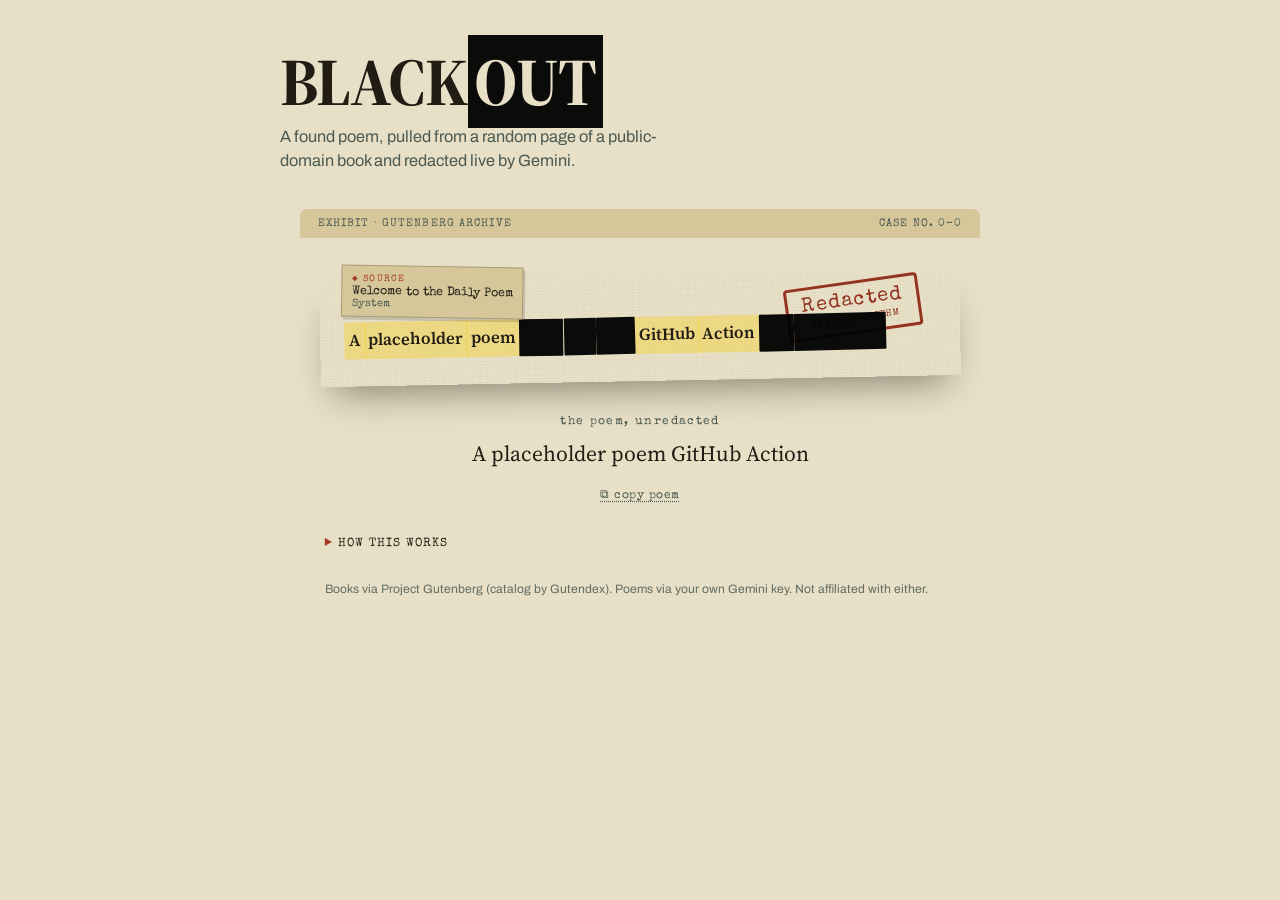
==== index.htm @ 0195332a "first commit" ====
<!DOCTYPE html>
<html lang="en">

<head>
    <meta charset="UTF-8" />
    <meta name="viewport" content="width=device-width, initial-scale=1" />
    <meta name="color-scheme" content="light" />
    <title>Blackout — a live redacted poem</title>
    <link rel="preconnect" href="https://fonts.googleapis.com">
    <link rel="preconnect" href="https://fonts.gstatic.com" crossorigin>
    <link
        href="https://fonts.googleapis.com/css2?family=Archivo:wght@400;500;600;700&amp;family=Source+Serif+4:wght@400;600;700&amp;family=Special+Elite&amp;display=swap"
        rel="stylesheet">
    <link rel="stylesheet" href="style.css">
</head>

<body>
    <div class="desk">

        <h1 class="title">BLACK<span class="redact-letter">OUT</span></h1>
        <p class="subtitle">A found poem, pulled from a random page of a public-domain book and redacted live by Gemini.
        </p>

        <div class="folder-tab">
            <span>Exhibit · Gutenberg Archive</span>
            <span id="caseNo">Case No. —–—</span>
        </div>


        <section class="page-stage" id="pageStage" hidden>
            <div class="book-page" id="bookPage">
                <div class="page-surface">
                    <div class="word-grid" id="wordGrid" aria-hidden="true"></div>
                </div>
                <div class="source-tag">
                    <span class="source-eyebrow">◆ source</span>
                    <span class="source-title" id="sourceTitle"></span>
                    <span class="source-author" id="sourceAuthor"></span>
                </div>
                <div class="stamp" id="stampEl" aria-hidden="true">
                    <span class="stamp-main">Redacted</span>
                    <span class="stamp-sub">by an algorithm</span>
                </div>
            </div>
        </section>

        <section class="poem-extract" id="poemExtract" hidden>
            <h2 class="section-eyebrow">the poem, unredacted</h2>
            <p id="poemText"></p>
            <div class="actions">
                <button class="link-btn" id="copyBtn" type="button">⧉ copy poem</button>
            </div>
        </section>

        <details class="how-it-works">
            <summary>How this works</summary>
            <p>Every day at midnight, a bot performs the following steps:</p>
            <ol>
                <li>It asks Gutendex (a public search API for Project Gutenberg) for a random English-language book.</li>
                <li>The book's full text is downloaded, the legal boilerplate is trimmed off, and 250 consecutive words are cropped.</li>
                <li>Those 250 words are sent to Gemini, which is asked to choose a few of them that read as a short poem, kept in their original order.</li>
                <li>The resulting poem is saved and displayed here. Every other word is inked over — still there, holding the page together, just unreadable.</li>
            </ol>
        </details>

        <footer>Books via Project Gutenberg (catalog by Gutendex). Poems via your own Gemini key. Not affiliated with
            either.</footer>

    </div>

    <script src="script.js"></script>
</body>

</html>
---- style.css ----
:root {
            --paper: #E7DFC6;
            --paper-dark: #D6C79A;
            --ink: #211C14;
            --redact: #0B0B0A;
            --stamp: #A33B2A;
            --filed: #4B5A52;
            --highlight: #F2D34D;
        }

        * {
            box-sizing: border-box;
        }

        html {
            -webkit-font-smoothing: antialiased;
        }

        body {
            margin: 0;
            background: var(--paper);
            color: var(--ink);
            font-family: 'Archivo', sans-serif;
        }

        a {
            color: var(--stamp);
        }

        .desk {
            max-width: 760px;
            margin: 0 auto;
            padding: 3rem 1.25rem 4rem;
        }

        /* ---------- Masthead ---------- */

        .title {
            font-family: 'Source Serif 4', serif;
            font-weight: 700;
            font-size: clamp(2.4rem, 5vw + 1rem, 4.2rem);
            letter-spacing: -0.01em;
            margin: 0 0 .6rem;
            line-height: 1;
        }

        .redact-letter {
            background: var(--redact);
            color: var(--paper);
            padding: 0 .1em;
            box-decoration-break: clone;
            -webkit-box-decoration-break: clone;
        }

        .subtitle {
            max-width: 46ch;
            margin: 0 0 2.2rem;
            color: var(--filed);
            font-size: 1.02rem;
            line-height: 1.5;
        }

        /* ---------- Folder tab + control card ---------- */

        .folder-tab {
            display: flex;
            justify-content: space-between;
            align-items: center;
            gap: 1rem;
            max-width: 680px;
            margin: 0 auto;
            padding: .55rem 1.1rem;
            background: var(--paper-dark);
            border-radius: 7px 7px 0 0;
            font-family: 'Special Elite', monospace;
            font-size: .7rem;
            letter-spacing: .1em;
            text-transform: uppercase;
            color: var(--filed);
        }

        #caseNo {
            white-space: nowrap;
        }

        .control-card {
            max-width: 680px;
            margin: 0 auto 1.6rem;
            background: var(--paper-dark);
            border: 1px solid rgba(33, 28, 20, .18);
            border-top: none;
            border-radius: 0 0 9px 9px;
            padding: 1.5rem 1.4rem 1.7rem;
            box-shadow: 0 12px 26px -16px rgba(20, 14, 4, .4);
        }

        .field-row {
            display: flex;
            gap: .7rem;
            align-items: center;
            margin-bottom: .4rem;
        }

        .field-row label {
            font-family: 'Special Elite', monospace;
            font-size: .66rem;
            letter-spacing: .1em;
            text-transform: uppercase;
            color: var(--filed);
            min-width: 112px;
        }

        .field-row input[type="password"],
        .field-row input[type="text"] {
            flex: 1;
            min-width: 0;
            font-family: 'Archivo', sans-serif;
            font-size: .92rem;
            padding: .55rem .7rem;
            border: 1px solid rgba(33, 28, 20, .32);
            border-radius: 4px;
            background: var(--paper);
            color: var(--ink);
        }

        .ghost-btn {
            flex-shrink: 0;
            width: 2.3rem;
            height: 2.3rem;
            border: 1px solid rgba(33, 28, 20, .32);
            border-radius: 4px;
            background: transparent;
            cursor: pointer;
            font-size: 1rem;
            line-height: 1;
        }

        .ghost-btn:hover {
            background: rgba(33, 28, 20, .06);
        }

        .field-hint {
            margin: .3rem 0 0;
            font-size: .78rem;
            color: var(--filed);
            line-height: 1.5;
        }

        .advanced {
            margin-top: .9rem;
        }

        .advanced summary {
            cursor: pointer;
            font-family: 'Special Elite', monospace;
            font-size: .72rem;
            letter-spacing: .08em;
            text-transform: uppercase;
            color: var(--filed);
        }

        .advanced summary::marker {
            color: var(--stamp);
        }

        .advanced .field-row {
            margin-top: .8rem;
        }

        .advanced-hint {
            margin: .35rem 0 0;
            font-size: .74rem;
            color: var(--filed);
        }

        .stamp-btn {
            display: block;
            width: 100%;
            margin-top: 1.3rem;
            padding: .85rem 1rem;
            background: var(--stamp);
            color: var(--paper);
            border: none;
            border-radius: 4px;
            font-family: 'Special Elite', monospace;
            font-size: .95rem;
            letter-spacing: .1em;
            text-transform: uppercase;
            cursor: pointer;
            box-shadow: 0 4px 0 rgba(0, 0, 0, .18);
            transition: transform .12s ease, box-shadow .12s ease, opacity .12s ease;
        }

        .stamp-btn:hover:not(:disabled) {
            filter: brightness(1.06);
        }

        .stamp-btn:active:not(:disabled) {
            transform: translateY(2px);
            box-shadow: 0 2px 0 rgba(0, 0, 0, .18);
        }

        .stamp-btn:disabled {
            opacity: .55;
            cursor: not-allowed;
        }

        :focus-visible {
            outline: 2px solid var(--stamp);
            outline-offset: 2px;
        }

        .shake {
            animation: shakeField .4s ease;
        }

        @keyframes shakeField {

            0%,
            100% {
                transform: translateX(0);
            }

            25% {
                transform: translateX(-4px);
            }

            75% {
                transform: translateX(4px);
            }
        }

        /* ---------- Process log ---------- */

        .process-log {
            max-width: 680px;
            margin: 0 auto 1.2rem;
            padding: 0 .4rem;
            list-style: none;
            min-height: 1.2em;
            font-family: 'Special Elite', monospace;
            font-size: .82rem;
            color: var(--filed);
        }

        .process-log li {
            padding: .15rem 0;
            opacity: 0;
            animation: logIn .3s ease-out forwards;
        }

        .process-log li.log-error {
            color: var(--stamp);
        }

        @keyframes logIn {
            from {
                opacity: 0;
                transform: translateY(3px);
            }

            to {
                opacity: 1;
                transform: none;
            }
        }

        /* ---------- The redacted page ---------- */

        .page-stage {
            margin: 1.6rem 0 2.2rem;
        }

        .book-page {
            position: relative;
            max-width: 640px;
            margin: 2.4rem auto 0;
            transform: rotate(-1.1deg);
            box-shadow: 0 20px 36px -14px rgba(20, 14, 4, .45);
        }

        .page-surface {
            background-color: var(--paper);
            background-image:
                radial-gradient(rgba(20, 14, 4, .05) 1px, transparent 1px),
                radial-gradient(rgba(20, 14, 4, .035) 1px, transparent 1px);
            background-size: 3px 3px, 7px 7px;
            background-position: 0 0, 2px 3px;
            clip-path: polygon(0% 1.6%, 4% 0%, 9% 1.3%, 16% 0.2%, 23% 1.4%, 30% 0.1%, 38% 1.2%, 46% 0.1%, 54% 1.3%, 62% 0.1%, 70% 1.4%, 78% 0.2%, 86% 1.2%, 93% 0.1%, 100% 1.5%, 100% 100%, 0% 100%);
        }

        .source-tag {
            position: absolute;
            top: -14px;
            left: 22px;
            z-index: 2;
            max-width: 68%;
            background: var(--paper-dark);
            border: 1px solid rgba(33, 28, 20, .25);
            box-shadow: 2px 3px 0 rgba(0, 0, 0, .14);
            transform: rotate(2deg);
            padding: .35rem .6rem .42rem;
            font-family: 'Special Elite', monospace;
        }

        .source-eyebrow {
            display: block;
            font-size: .58rem;
            letter-spacing: .14em;
            text-transform: uppercase;
            color: var(--stamp);
        }

        .source-title,
        .source-author {
            display: block;
            overflow: hidden;
            text-overflow: ellipsis;
            white-space: nowrap;
        }

        .source-title {
            font-size: .78rem;
            color: var(--ink);
            margin-top: .1rem;
        }

        .source-author {
            font-size: .68rem;
            color: var(--filed);
        }

        .stamp {
            position: absolute;
            top: 9%;
            right: 6%;
            z-index: 3;
            border: 3px solid var(--stamp);
            border-radius: 4px;
            color: var(--stamp);
            padding: .45rem .85rem;
            text-align: center;
            font-family: 'Special Elite', monospace;
            mix-blend-mode: multiply;
            transform: scale(0) rotate(-16deg);
            opacity: 0;
            pointer-events: none;
        }

        .book-page.stamped .stamp {
            animation: stampSlam .42s cubic-bezier(.25, 1.5, .4, 1) forwards;
        }

        @keyframes stampSlam {
            0% {
                transform: scale(2.2) rotate(-16deg);
                opacity: 0;
            }

            55% {
                transform: scale(.92) rotate(-6deg);
                opacity: 1;
            }

            75% {
                transform: scale(1.06) rotate(-9deg);
            }

            100% {
                transform: scale(1) rotate(-7deg);
                opacity: 1;
            }
        }

        .stamp-main {
            display: block;
            font-size: 1.25rem;
            letter-spacing: .07em;
        }

        .stamp-sub {
            display: block;
            font-size: .58rem;
            letter-spacing: .1em;
            margin-top: .15rem;
            text-transform: uppercase;
        }

        .word-grid {
            display: block;
            text-align: justify;
            padding: 2.6rem 1.7rem 1.8rem;
            font-family: 'Source Serif 4', serif;
            font-size: 1.05rem;
            line-height: 2;
        }

        .word {
            position: relative;
            display: inline-block;
            padding: .04em .1em;
            white-space: pre;
        }

        .word.redact {
            color: transparent;
            user-select: none;
        }

        .word.redact::after {
            content: '';
            position: absolute;
            inset: -1px -2px;
            background: var(--redact);
            border-radius: 1px;
            transform: scaleX(0) rotate(var(--r, 0deg));
            transform-origin: left center;
            transition: transform .28s cubic-bezier(.5, 0, .2, 1);
            transition-delay: var(--d, 0ms);
        }

        .book-page.revealed .word.redact::after {
            transform: scaleX(1) rotate(var(--r, 0deg));
        }

        .word.kept {
            color: var(--ink);
            font-weight: 600;
        }

        .word.kept::before {
            content: '';
            position: absolute;
            inset: -1px -3px;
            z-index: -1;
            border-radius: 2px;
            background: var(--highlight);
            opacity: 0;
            transform: scaleX(0);
            transform-origin: left center;
        }

        .book-page.revealed .word.kept::before {
            animation: markerSweep .32s ease-out forwards;
            animation-delay: var(--d, 0ms);
        }

        @keyframes markerSweep {
            from {
                transform: scaleX(0);
                opacity: 0;
            }

            40% {
                opacity: .9;
            }

            to {
                transform: scaleX(1);
                opacity: .55;
            }
        }

        /* ---------- Poem extract ---------- */

        .poem-extract {
            max-width: 640px;
            margin: 0 auto 2.2rem;
            padding: 0 .3rem;
            text-align: center;
        }

        .section-eyebrow {
            font-family: 'Special Elite', monospace;
            font-size: .72rem;
            letter-spacing: .12em;
            text-transform: lowercase;
            color: var(--filed);
            margin: 0 0 .6rem;
            font-weight: 400;
        }

        #poemText {
            font-family: 'Source Serif 4', serif;
            font-size: 1.35rem;
            line-height: 1.6;
            margin: 0 0 1rem;
        }

        .actions {
            display: flex;
            gap: 1.4rem;
            justify-content: center;
            flex-wrap: wrap;
        }

        .link-btn {
            background: none;
            border: none;
            padding: 0;
            font-family: 'Special Elite', monospace;
            font-size: .78rem;
            letter-spacing: .04em;
            color: var(--filed);
            text-decoration: underline dotted;
            text-underline-offset: 3px;
            cursor: pointer;
        }

        .link-btn:hover:not(:disabled) {
            color: var(--stamp);
        }

        .link-btn:disabled {
            opacity: .45;
            cursor: not-allowed;
        }

        /* ---------- How it works / footer ---------- */

        .how-it-works {
            max-width: 640px;
            margin: 0 auto 2rem;
            padding: 0 .3rem;
            font-size: .92rem;
            color: var(--filed);
        }

        .how-it-works summary {
            cursor: pointer;
            font-family: 'Special Elite', monospace;
            font-size: .78rem;
            letter-spacing: .08em;
            text-transform: uppercase;
            color: var(--ink);
        }

        .how-it-works summary::marker {
            color: var(--stamp);
        }

        .how-it-works ol {
            margin: .9rem 0 .8rem;
            padding-left: 1.3rem;
            line-height: 1.6;
        }

        .how-it-works li {
            margin-bottom: .5rem;
        }

        .how-it-works .proxy-note {
            line-height: 1.6;
            font-size: .86rem;
        }

        footer {
            max-width: 640px;
            margin: 0 auto;
            padding: 0 .3rem;
            font-size: .76rem;
            color: var(--filed);
            opacity: .85;
        }

        @media (max-width: 560px) {
            .field-row {
                flex-wrap: wrap;
            }

            .field-row label {
                min-width: 100%;
            }

            .source-tag {
                max-width: 78%;
            }

            .word-grid {
                font-size: .96rem;
                padding: 2.6rem 1.1rem 1.3rem;
            }

            #poemText {
                font-size: 1.15rem;
            }
        }

        @media (prefers-reduced-motion: reduce) {
            * {
                animation-duration: .001ms !important;
                animation-iteration-count: 1 !important;
                transition-duration: .001ms !important;
            }
        }
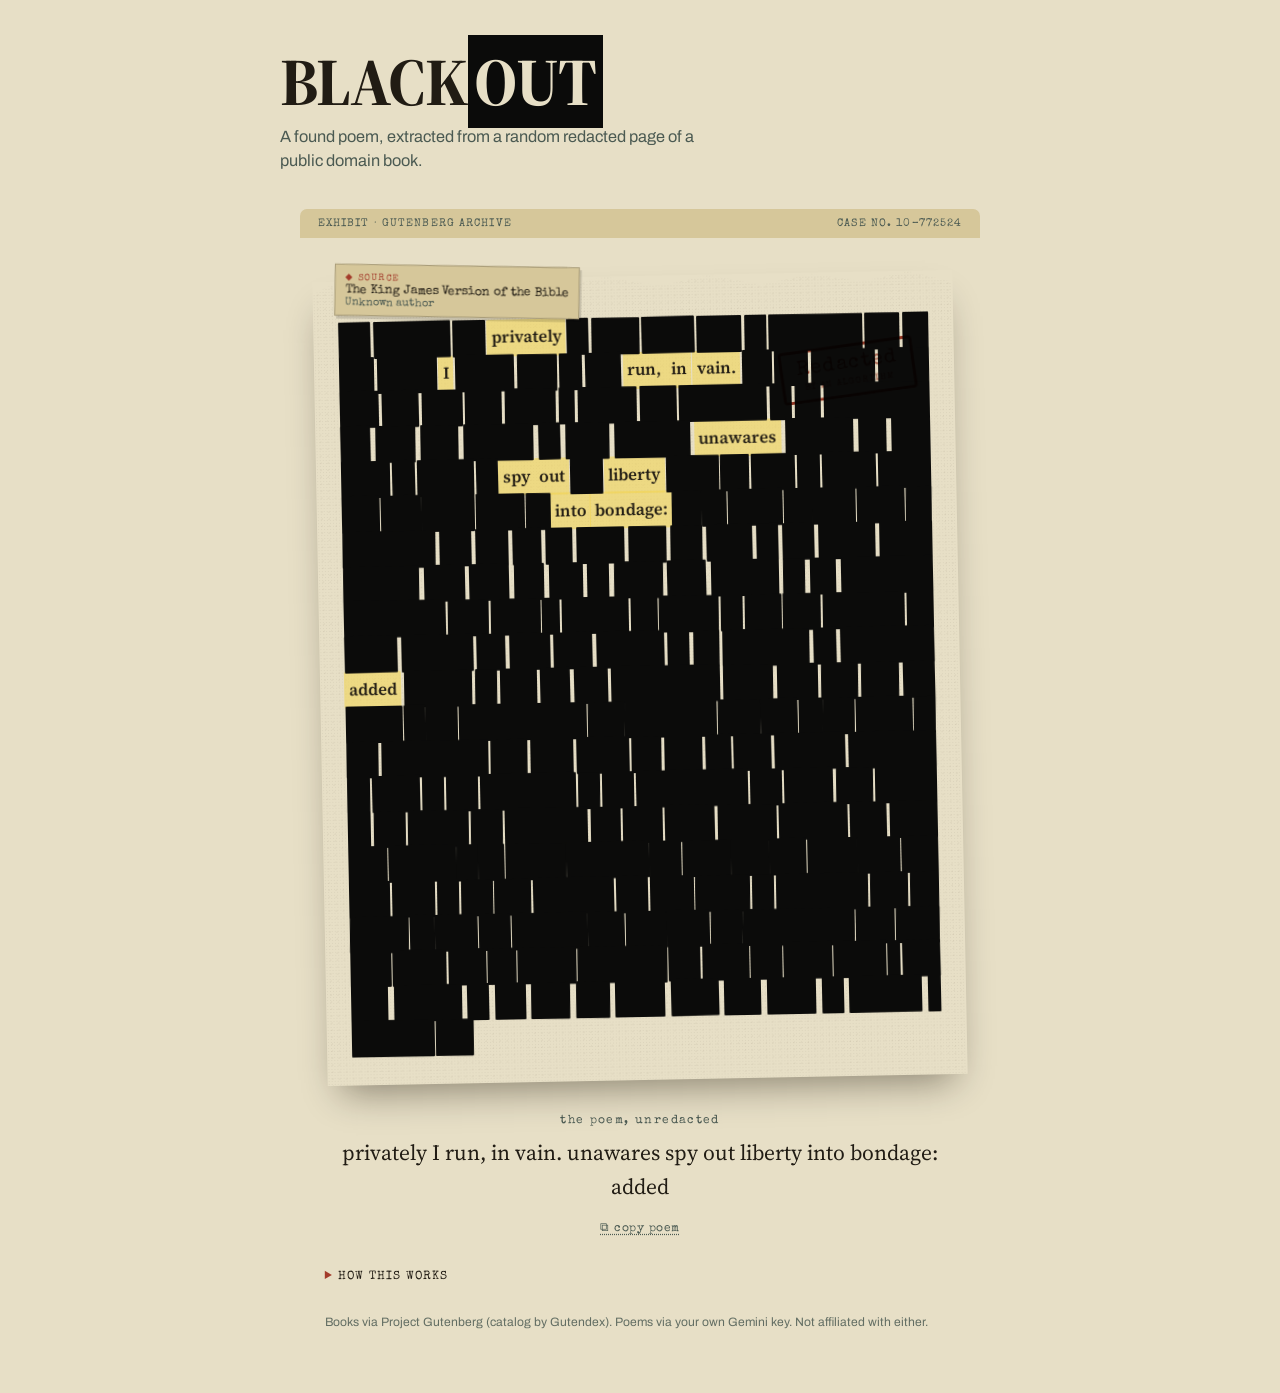
==== commit 2e35553a: "books filter" ====
--- a/index.htm
+++ b/index.htm
@@ -18,7 +18,7 @@
     <div class="desk">
 
         <h1 class="title">BLACK<span class="redact-letter">OUT</span></h1>
-        <p class="subtitle">A found poem, pulled from a random page of a public-domain book and redacted live by Gemini.
+        <p class="subtitle">A found poem, extracted from a random redacted page of a public domain book.
         </p>
 
         <div class="folder-tab">
@@ -56,10 +56,14 @@
             <summary>How this works</summary>
             <p>Every day at midnight, a bot performs the following steps:</p>
             <ol>
-                <li>It asks Gutendex (a public search API for Project Gutenberg) for a random English-language book.</li>
-                <li>The book's full text is downloaded, the legal boilerplate is trimmed off, and 250 consecutive words are cropped.</li>
-                <li>Those 250 words are sent to Gemini, which is asked to choose a few of them that read as a short poem, kept in their original order.</li>
-                <li>The resulting poem is saved and displayed here. Every other word is inked over — still there, holding the page together, just unreadable.</li>
+                <li>It asks Gutendex (a public search API for Project Gutenberg) for a random English-language book.
+                </li>
+                <li>The book's full text is downloaded, the legal boilerplate is trimmed off, and 250 consecutive words
+                    are cropped.</li>
+                <li>Those 250 words are sent to Gemini, which is asked to choose a few of them that read as a short
+                    poem, kept in their original order.</li>
+                <li>The resulting poem is saved and displayed here. Every other word is inked over — still there,
+                    holding the page together, just unreadable.</li>
             </ol>
         </details>
 
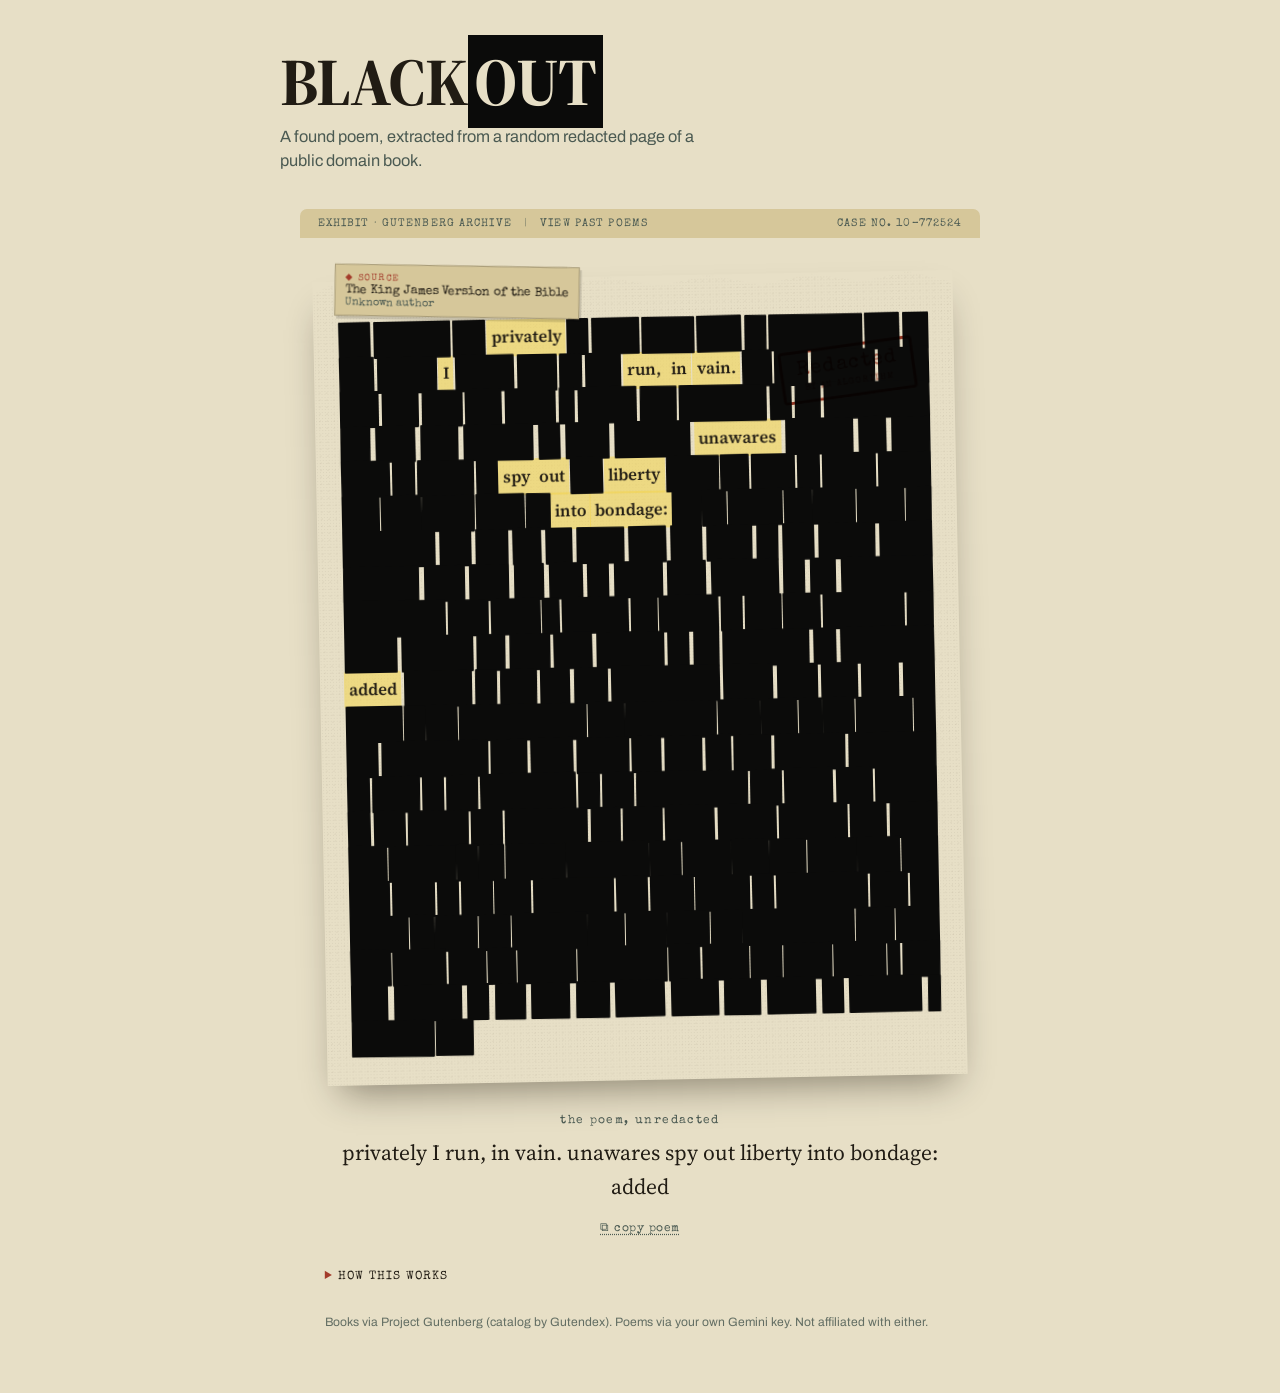
==== commit cbc57558: "new archive" ====
--- a/index.htm
+++ b/index.htm
@@ -22,7 +22,11 @@
         </p>
 
         <div class="folder-tab">
-            <span>Exhibit · Gutenberg Archive</span>
+            <span>
+                Exhibit · Gutenberg Archive
+                <span style="margin: 0 8px; opacity: 0.5;">|</span>
+                <a href="archive.htm" style="color: inherit; text-decoration: none;">View Past Poems</a>
+            </span>
             <span id="caseNo">Case No. —–—</span>
         </div>
 
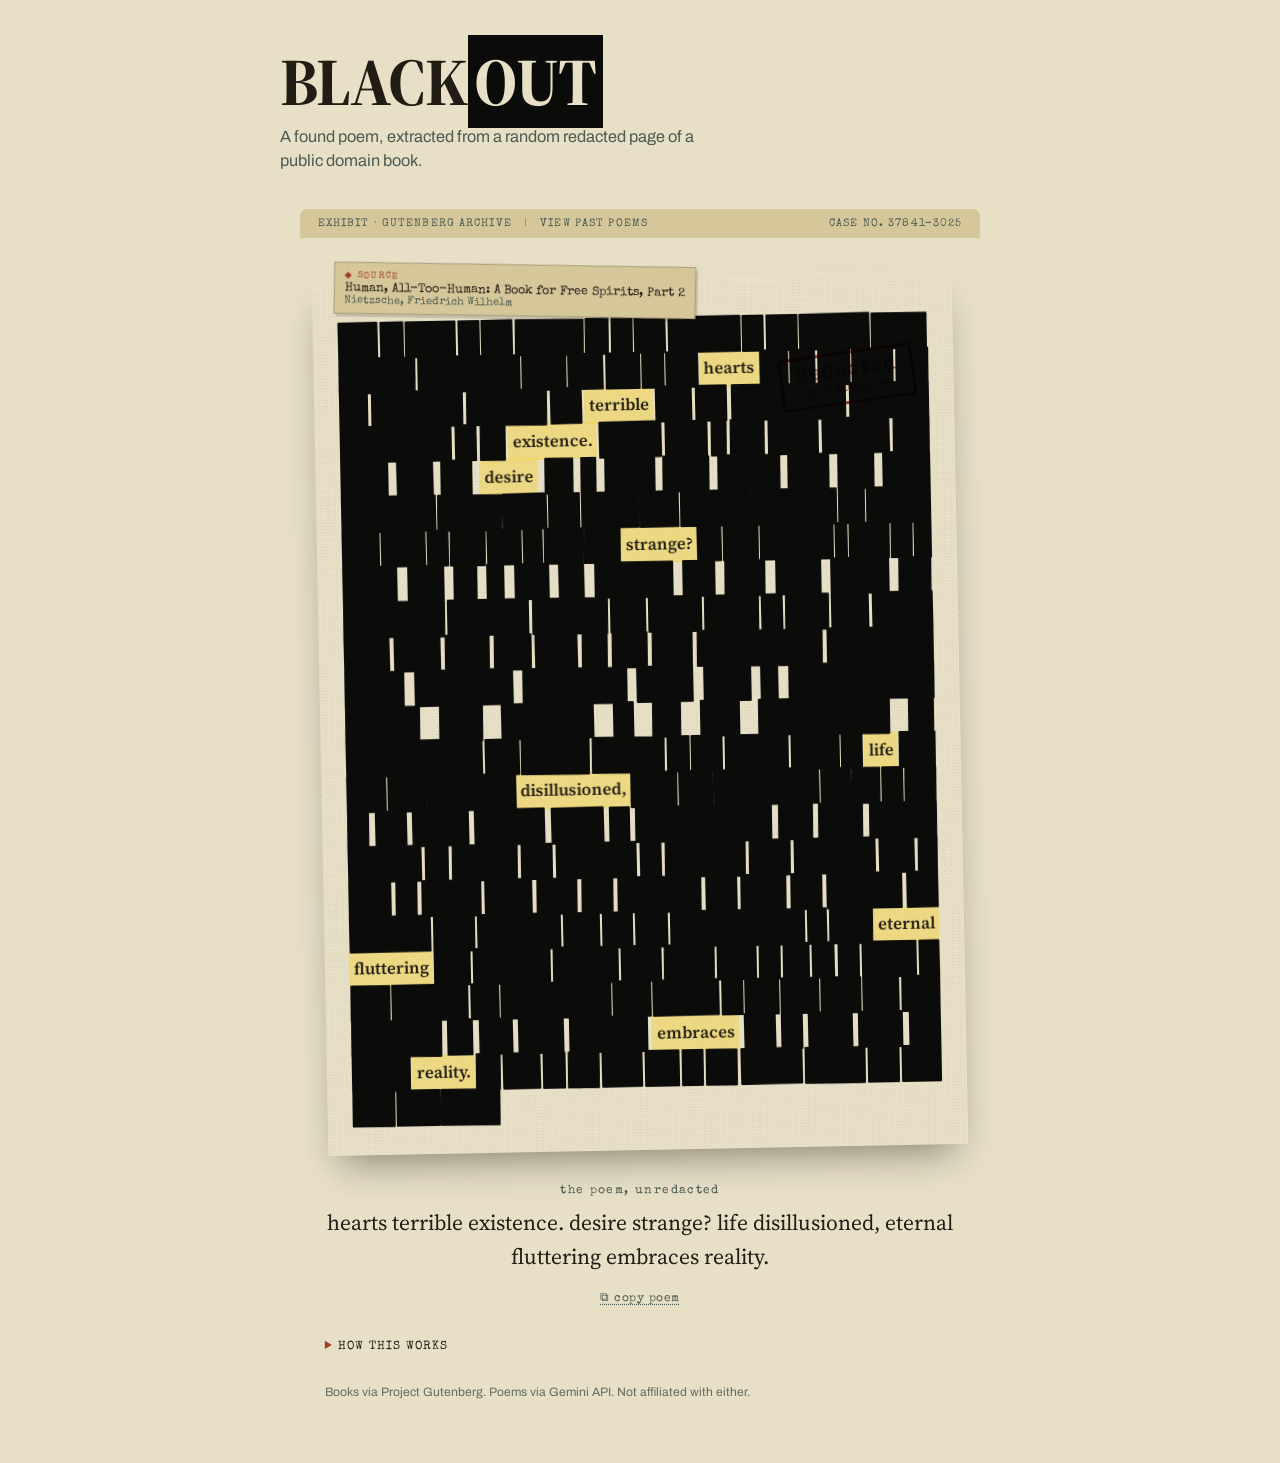
==== commit c50de431: "minor corrections" ====
--- a/index.htm
+++ b/index.htm
@@ -60,7 +60,7 @@
             <summary>How this works</summary>
             <p>Every day at midnight, a bot performs the following steps:</p>
             <ol>
-                <li>It asks Gutendex (a public search API for Project Gutenberg) for a random English-language book.
+                <li>It asks a public search API for Project Gutenberg for a random English-language book.
                 </li>
                 <li>The book's full text is downloaded, the legal boilerplate is trimmed off, and 250 consecutive words
                     are cropped.</li>
@@ -71,7 +71,7 @@
             </ol>
         </details>
 
-        <footer>Books via Project Gutenberg (catalog by Gutendex). Poems via your own Gemini key. Not affiliated with
+        <footer>Books via Project Gutenberg. Poems via Gemini API. Not affiliated with
             either.</footer>
 
     </div>
